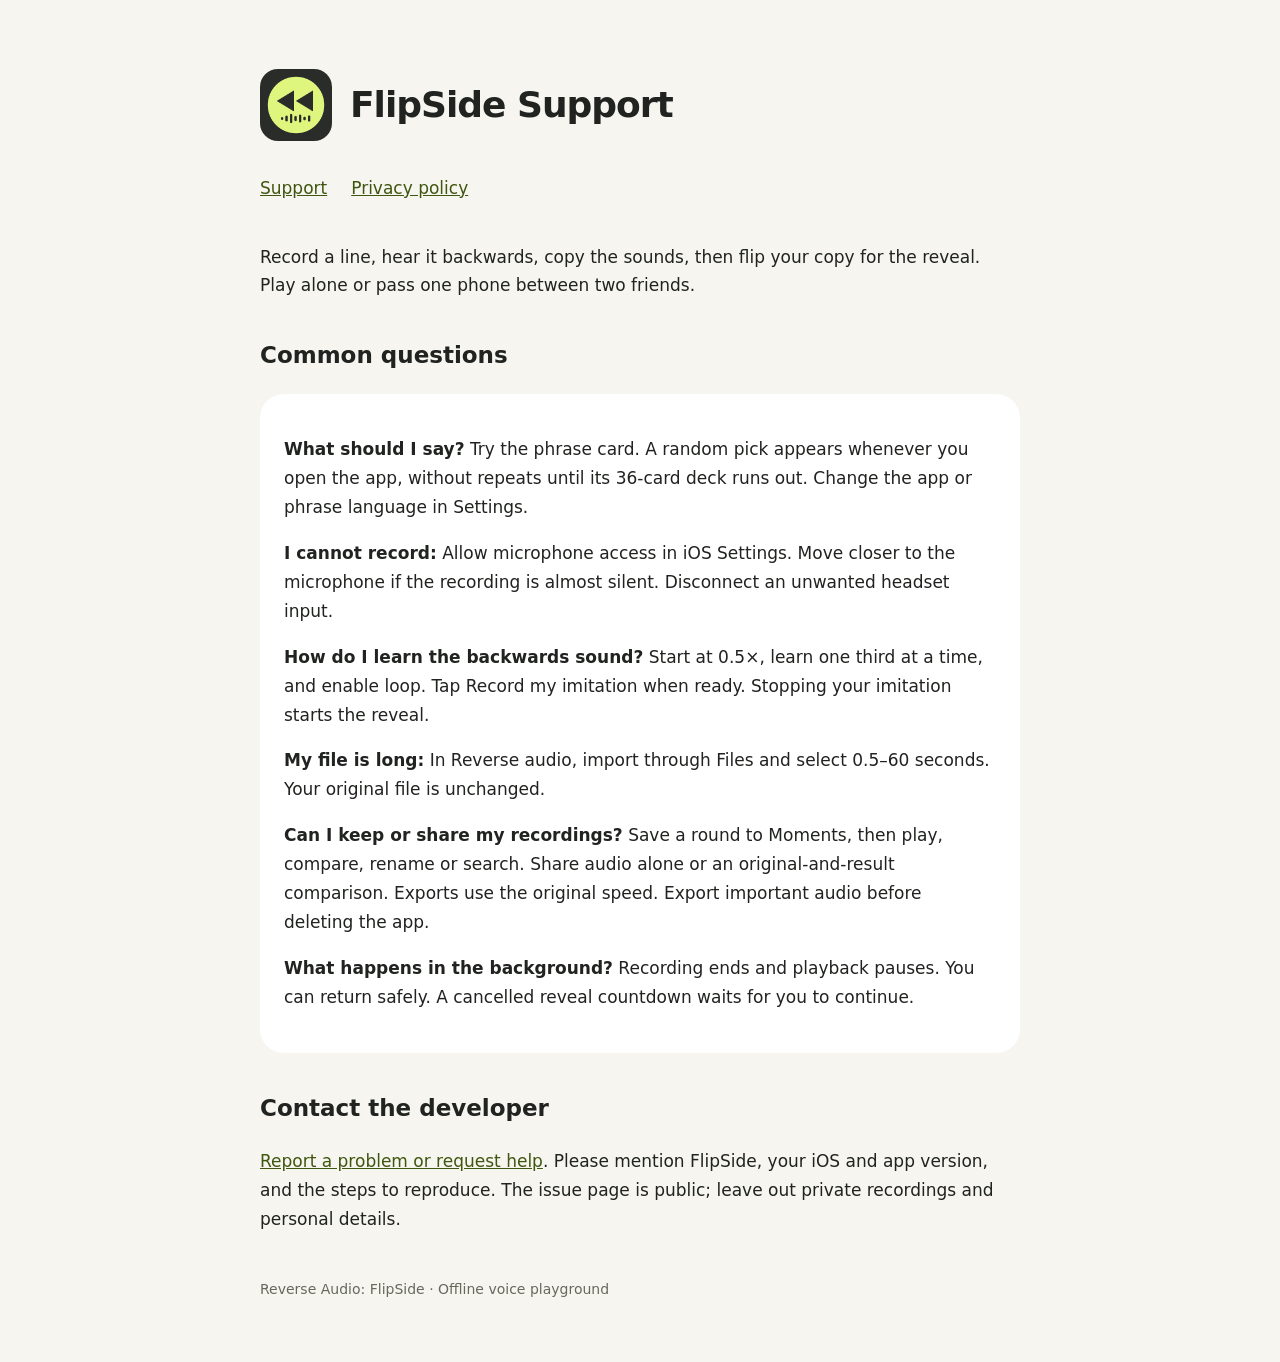
==== flipside/index.html @ 8e89fc18 "Add FlipSide reverse audio support and privacy pages" ====
<!doctype html><html lang="en"><meta charset="utf-8"><meta name="viewport" content="width=device-width,initial-scale=1"><title>FlipSide Support · Reverse Audio: FlipSide</title><style>body{margin:0;background:#f6f5ef;color:#20231f;font:17px/1.7 system-ui,-apple-system,sans-serif}main{max-width:760px;margin:60px auto;padding:0 24px}a{color:#3f5610}header{display:flex;align-items:center;gap:18px}header img{width:72px;height:72px;border-radius:18px}h1{font-size:36px;line-height:1.15;letter-spacing:-1px}h2{font-size:23px;margin-top:36px}nav{display:flex;gap:24px;margin:24px 0 40px}.card{padding:24px;background:white;border-radius:24px}footer{font-size:14px;color:#65695e;margin:45px 0}strong{font-weight:650}</style><main><header><img src="app-icon.png" alt="FlipSide rewind and waveform icon"><h1>FlipSide Support</h1></header><nav><a href="index.html">Support</a><a href="privacy.html">Privacy policy</a></nav><p>Record a line, hear it backwards, copy the sounds, then flip your copy for the reveal. Play alone or pass one phone between two friends.</p><h2>Common questions</h2><div class="card"><p><strong>What should I say?</strong> Try the phrase card. A random pick appears whenever you open the app, without repeats until its 36-card deck runs out. Change the app or phrase language in Settings.</p><p><strong>I cannot record:</strong> Allow microphone access in iOS Settings. Move closer to the microphone if the recording is almost silent. Disconnect an unwanted headset input.</p><p><strong>How do I learn the backwards sound?</strong> Start at 0.5×, learn one third at a time, and enable loop. Tap Record my imitation when ready. Stopping your imitation starts the reveal.</p><p><strong>My file is long:</strong> In Reverse audio, import through Files and select 0.5–60 seconds. Your original file is unchanged.</p><p><strong>Can I keep or share my recordings?</strong> Save a round to Moments, then play, compare, rename or search. Share audio alone or an original-and-result comparison. Exports use the original speed. Export important audio before deleting the app.</p><p><strong>What happens in the background?</strong> Recording ends and playback pauses. You can return safely. A cancelled reveal countdown waits for you to continue.</p></div><h2>Contact the developer</h2><p><a href="https://github.com/wanwanyahoo/clipunder-support/issues/new?title=FlipSide%20support">Report a problem or request help</a>. Please mention FlipSide, your iOS and app version, and the steps to reproduce. The issue page is public; leave out private recordings and personal details.</p><footer>Reverse Audio: FlipSide · Offline voice playground</footer></main></html>
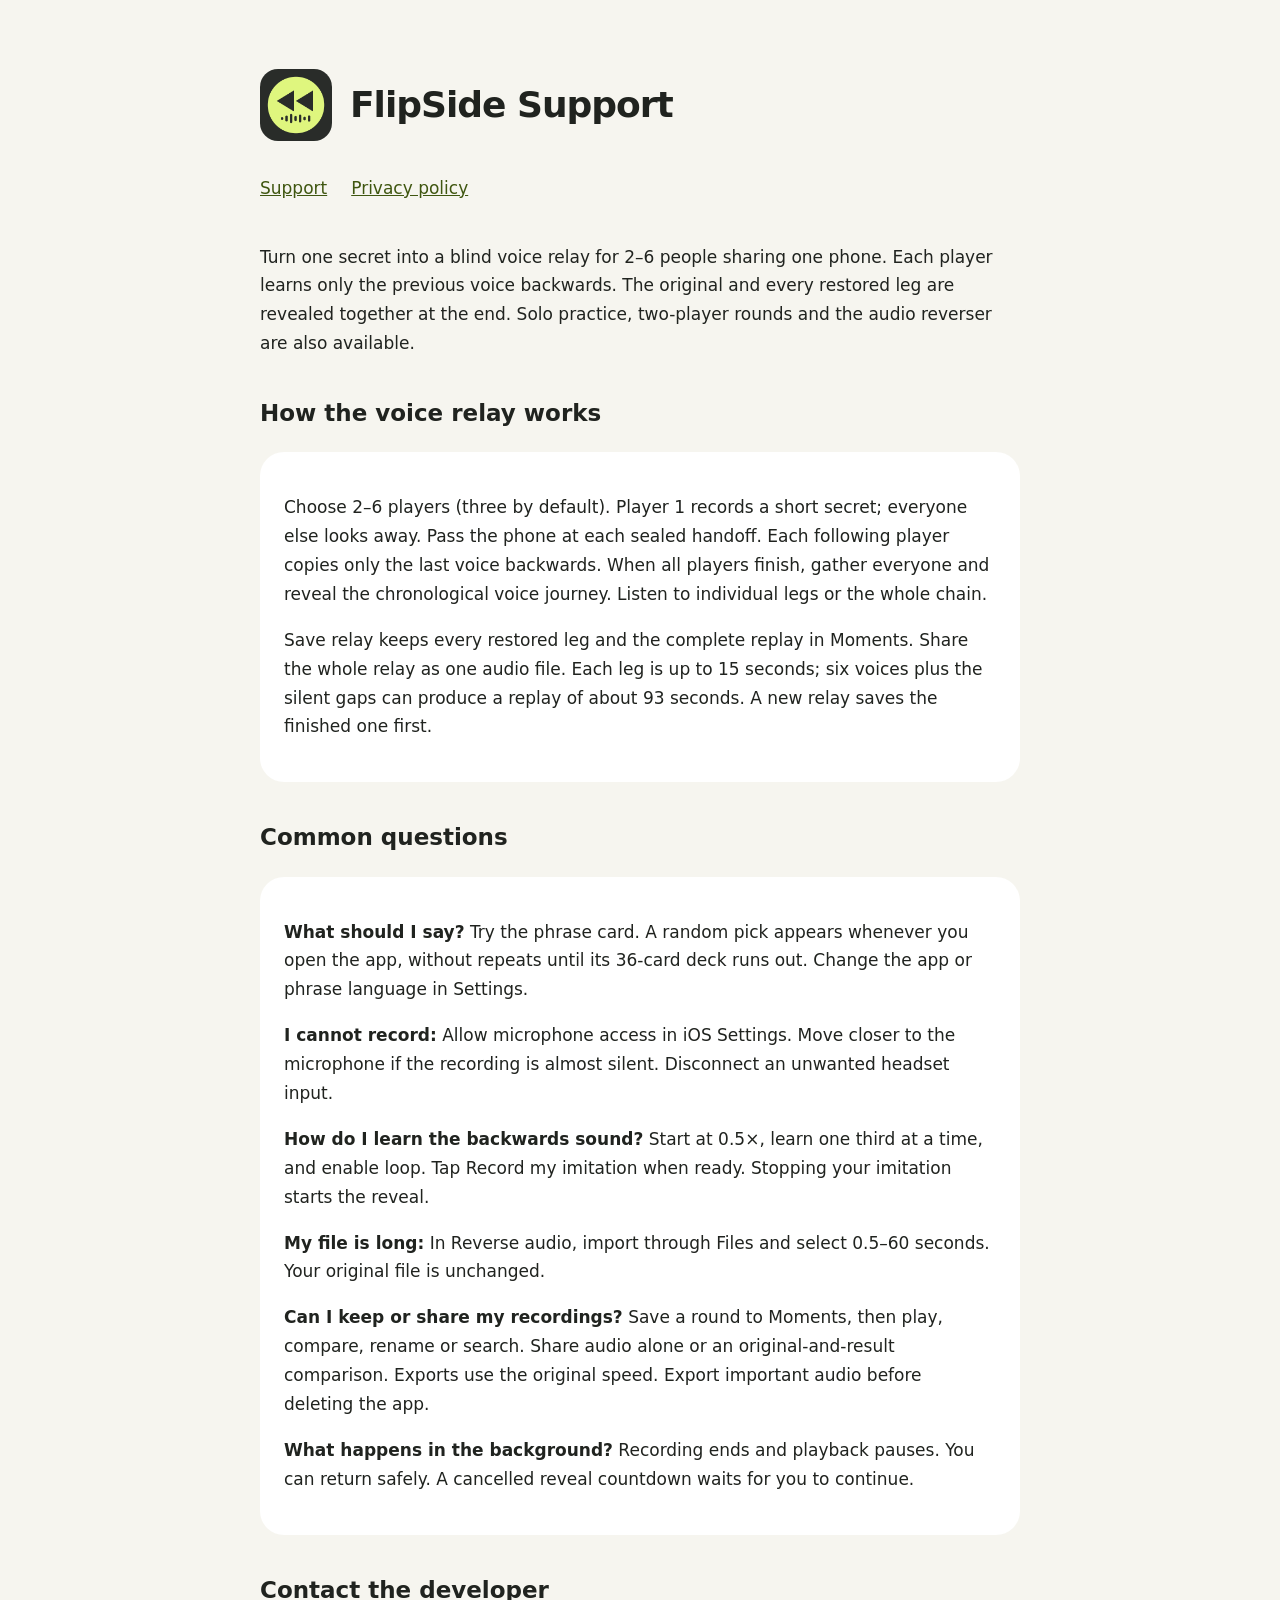
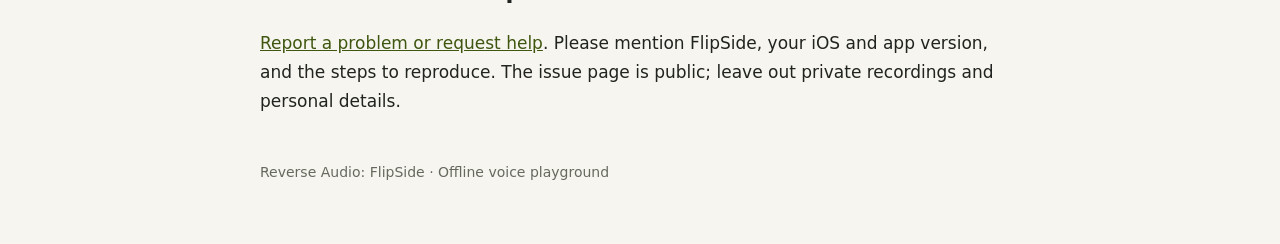
==== commit a8ebc068: "Document FlipSide blind voice relays and local chain storage" ====
--- a/flipside/index.html
+++ b/flipside/index.html
@@ -1 +1 @@
-<!doctype html><html lang="en"><meta charset="utf-8"><meta name="viewport" content="width=device-width,initial-scale=1"><title>FlipSide Support · Reverse Audio: FlipSide</title><style>body{margin:0;background:#f6f5ef;color:#20231f;font:17px/1.7 system-ui,-apple-system,sans-serif}main{max-width:760px;margin:60px auto;padding:0 24px}a{color:#3f5610}header{display:flex;align-items:center;gap:18px}header img{width:72px;height:72px;border-radius:18px}h1{font-size:36px;line-height:1.15;letter-spacing:-1px}h2{font-size:23px;margin-top:36px}nav{display:flex;gap:24px;margin:24px 0 40px}.card{padding:24px;background:white;border-radius:24px}footer{font-size:14px;color:#65695e;margin:45px 0}strong{font-weight:650}</style><main><header><img src="app-icon.png" alt="FlipSide rewind and waveform icon"><h1>FlipSide Support</h1></header><nav><a href="index.html">Support</a><a href="privacy.html">Privacy policy</a></nav><p>Record a line, hear it backwards, copy the sounds, then flip your copy for the reveal. Play alone or pass one phone between two friends.</p><h2>Common questions</h2><div class="card"><p><strong>What should I say?</strong> Try the phrase card. A random pick appears whenever you open the app, without repeats until its 36-card deck runs out. Change the app or phrase language in Settings.</p><p><strong>I cannot record:</strong> Allow microphone access in iOS Settings. Move closer to the microphone if the recording is almost silent. Disconnect an unwanted headset input.</p><p><strong>How do I learn the backwards sound?</strong> Start at 0.5×, learn one third at a time, and enable loop. Tap Record my imitation when ready. Stopping your imitation starts the reveal.</p><p><strong>My file is long:</strong> In Reverse audio, import through Files and select 0.5–60 seconds. Your original file is unchanged.</p><p><strong>Can I keep or share my recordings?</strong> Save a round to Moments, then play, compare, rename or search. Share audio alone or an original-and-result comparison. Exports use the original speed. Export important audio before deleting the app.</p><p><strong>What happens in the background?</strong> Recording ends and playback pauses. You can return safely. A cancelled reveal countdown waits for you to continue.</p></div><h2>Contact the developer</h2><p><a href="https://github.com/wanwanyahoo/clipunder-support/issues/new?title=FlipSide%20support">Report a problem or request help</a>. Please mention FlipSide, your iOS and app version, and the steps to reproduce. The issue page is public; leave out private recordings and personal details.</p><footer>Reverse Audio: FlipSide · Offline voice playground</footer></main></html>
+<!doctype html><html lang="en"><meta charset="utf-8"><meta name="viewport" content="width=device-width,initial-scale=1"><title>FlipSide Support · Reverse Audio: FlipSide</title><style>body{margin:0;background:#f6f5ef;color:#20231f;font:17px/1.7 system-ui,-apple-system,sans-serif}main{max-width:760px;margin:60px auto;padding:0 24px}a{color:#3f5610}header{display:flex;align-items:center;gap:18px}header img{width:72px;height:72px;border-radius:18px}h1{font-size:36px;line-height:1.15;letter-spacing:-1px}h2{font-size:23px;margin-top:36px}nav{display:flex;gap:24px;margin:24px 0 40px}.card{padding:24px;background:white;border-radius:24px}footer{font-size:14px;color:#65695e;margin:45px 0}strong{font-weight:650}</style><main><header><img src="app-icon.png" alt="FlipSide rewind and waveform icon"><h1>FlipSide Support</h1></header><nav><a href="index.html">Support</a><a href="privacy.html">Privacy policy</a></nav><p>Turn one secret into a blind voice relay for 2–6 people sharing one phone. Each player learns only the previous voice backwards. The original and every restored leg are revealed together at the end. Solo practice, two-player rounds and the audio reverser are also available.</p><h2>How the voice relay works</h2><div class="card"><p>Choose 2–6 players (three by default). Player 1 records a short secret; everyone else looks away. Pass the phone at each sealed handoff. Each following player copies only the last voice backwards. When all players finish, gather everyone and reveal the chronological voice journey. Listen to individual legs or the whole chain.</p><p>Save relay keeps every restored leg and the complete replay in Moments. Share the whole relay as one audio file. Each leg is up to 15 seconds; six voices plus the silent gaps can produce a replay of about 93 seconds. A new relay saves the finished one first.</p></div><h2>Common questions</h2><div class="card"><p><strong>What should I say?</strong> Try the phrase card. A random pick appears whenever you open the app, without repeats until its 36-card deck runs out. Change the app or phrase language in Settings.</p><p><strong>I cannot record:</strong> Allow microphone access in iOS Settings. Move closer to the microphone if the recording is almost silent. Disconnect an unwanted headset input.</p><p><strong>How do I learn the backwards sound?</strong> Start at 0.5×, learn one third at a time, and enable loop. Tap Record my imitation when ready. Stopping your imitation starts the reveal.</p><p><strong>My file is long:</strong> In Reverse audio, import through Files and select 0.5–60 seconds. Your original file is unchanged.</p><p><strong>Can I keep or share my recordings?</strong> Save a round to Moments, then play, compare, rename or search. Share audio alone or an original-and-result comparison. Exports use the original speed. Export important audio before deleting the app.</p><p><strong>What happens in the background?</strong> Recording ends and playback pauses. You can return safely. A cancelled reveal countdown waits for you to continue.</p></div><h2>Contact the developer</h2><p><a href="https://github.com/wanwanyahoo/clipunder-support/issues/new?title=FlipSide%20support">Report a problem or request help</a>. Please mention FlipSide, your iOS and app version, and the steps to reproduce. The issue page is public; leave out private recordings and personal details.</p><footer>Reverse Audio: FlipSide · Offline voice playground</footer></main></html>
